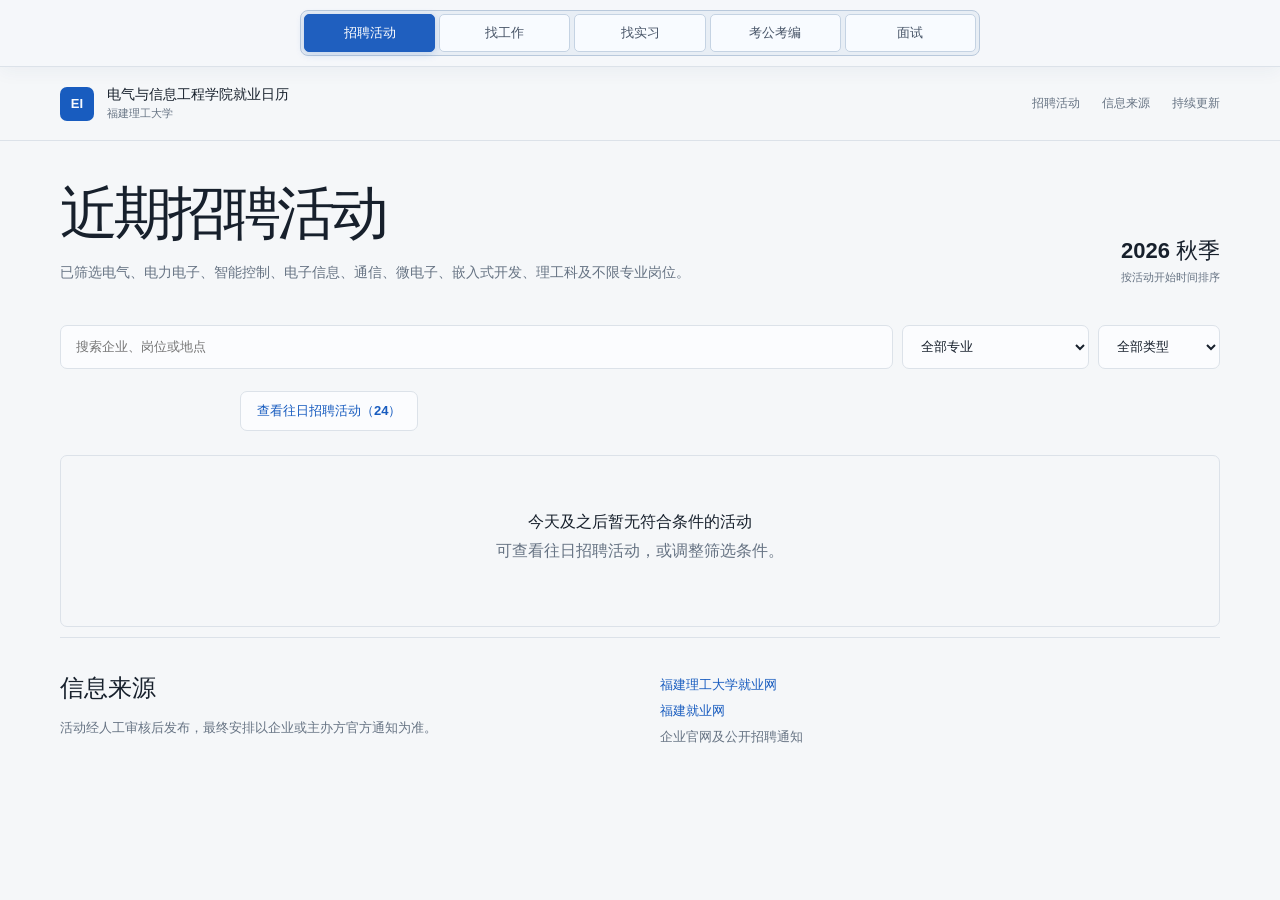
==== index.html @ 03ee42df "fix: render interview guide on mobile and outline tabs" ====
<!doctype html>
<html lang="zh-CN">
<head>
  <meta charset="utf-8">
  <meta name="viewport" content="width=device-width,initial-scale=1">
  <meta name="description" content="福建理工大学电气与信息工程学院招聘活动、就业与实习信息">
  <title>电气学院就业日历</title>
  <style>
    :root{--blue:#1f5fbf;--line:#b9c9dc;--ink:#17202c;--muted:#475467;--bar:#f5f7fa;font-family:"Noto Sans SC","Source Han Sans SC","Microsoft YaHei",sans-serif;color:var(--ink)}
    *{box-sizing:border-box}
    html,body{height:100%;margin:0;background:var(--bar)}
    body{display:grid;grid-template-rows:auto 1fr;overflow:hidden}
    .site-nav{position:relative;z-index:2;padding:10px 18px;border-bottom:1px solid #dce2e9;background:rgba(245,247,250,.96);box-shadow:0 4px 18px rgba(30,58,96,.05)}
    .switcher{display:flex;gap:4px;width:min(100%,680px);margin:auto;padding:3px;border:1px solid var(--line);border-radius:8px;background:#e8eef5}
    .switcher button{min-width:0;flex:1;padding:9px 14px;border:1px solid #c5d3e3;border-radius:5px;background:#f8fbff;color:var(--muted);font:700 15px/1.3 inherit;cursor:pointer}
    .switcher button:hover{color:var(--blue)}
    .switcher button:focus-visible{outline:3px solid rgba(31,95,191,.25);outline-offset:2px}
    .switcher button[aria-selected="true"]{border-color:var(--blue);background:var(--blue);color:#fff;box-shadow:0 2px 8px rgba(31,95,191,.2)}
    iframe{width:100%;height:100%;border:0;background:#f5f7f9}
    @media(max-width:520px){.site-nav{padding:8px 10px}.switcher{display:grid;grid-template-columns:repeat(3,minmax(0,1fr))}.switcher button{padding:8px 4px;font-size:14px}}
  </style>
</head>
<body>
  <nav class="site-nav" aria-label="招聘活动与就业实习机会切换">
    <div class="switcher" role="tablist" aria-label="信息栏目">
      <button type="button" role="tab" aria-selected="true" data-page="./events/" data-title="招聘活动">招聘活动</button>
      <button type="button" role="tab" aria-selected="false" data-page="./jobs.html" data-title="找工作">找工作</button>
      <button type="button" role="tab" aria-selected="false" data-page="./internships.html" data-title="找实习">找实习</button>
      <button type="button" role="tab" aria-selected="false" data-page="./public-exams.html" data-title="考公考编">考公考编</button>
      <button type="button" role="tab" aria-selected="false" data-page="./interview.html" data-title="面试">面试</button>
    </div>
  </nav>
  <iframe id="content" src="./events/" title="招聘活动" loading="eager"></iframe>
  <script>
    const frame=document.querySelector('#content');
    const tabs=[...document.querySelectorAll('[role="tab"]')];
    const selectTab=(tab)=>{
      tabs.forEach((item)=>item.setAttribute('aria-selected',String(item===tab)));
      frame.title=tab.dataset.title;
      frame.src=tab.dataset.page;
    };
    tabs.forEach((tab)=>tab.addEventListener('click',()=>selectTab(tab)));
    frame.addEventListener('load',()=>{
      const innerSwitch=frame.contentDocument?.querySelector('.board-switch');
      if(innerSwitch) innerSwitch.style.display='none';
    });
  </script>
</body>
</html>
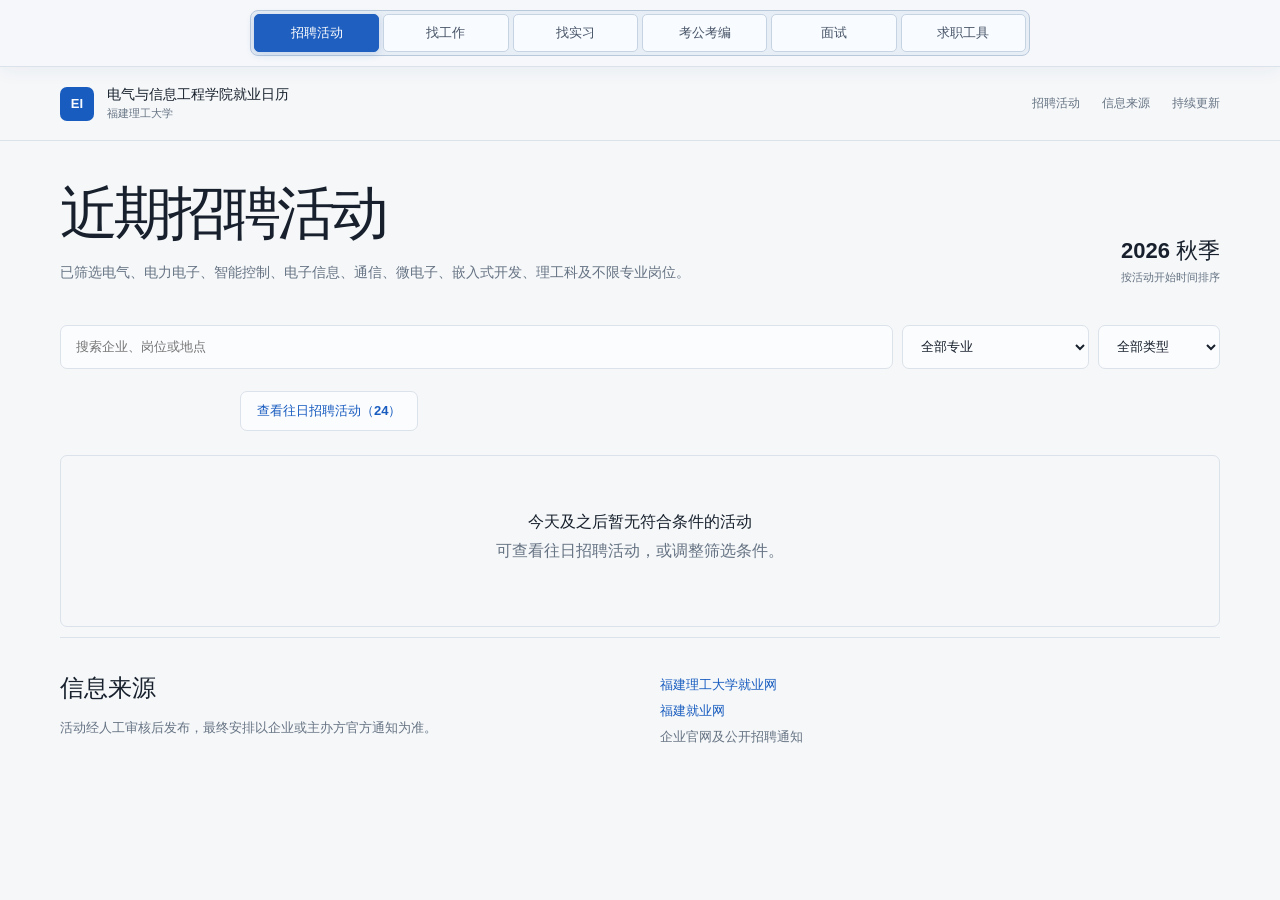
==== commit dc9ee32b: "feat: add job tools sharing page" ====
--- a/index.html
+++ b/index.html
@@ -11,7 +11,7 @@
     html,body{height:100%;margin:0;background:var(--bar)}
     body{display:grid;grid-template-rows:auto 1fr;overflow:hidden}
     .site-nav{position:relative;z-index:2;padding:10px 18px;border-bottom:1px solid #dce2e9;background:rgba(245,247,250,.96);box-shadow:0 4px 18px rgba(30,58,96,.05)}
-    .switcher{display:flex;gap:4px;width:min(100%,680px);margin:auto;padding:3px;border:1px solid var(--line);border-radius:8px;background:#e8eef5}
+    .switcher{display:flex;gap:4px;width:min(100%,780px);margin:auto;padding:3px;border:1px solid var(--line);border-radius:8px;background:#e8eef5}
     .switcher button{min-width:0;flex:1;padding:9px 14px;border:1px solid #c5d3e3;border-radius:5px;background:#f8fbff;color:var(--muted);font:700 15px/1.3 inherit;cursor:pointer}
     .switcher button:hover{color:var(--blue)}
     .switcher button:focus-visible{outline:3px solid rgba(31,95,191,.25);outline-offset:2px}
@@ -28,6 +28,7 @@
       <button type="button" role="tab" aria-selected="false" data-page="./internships.html" data-title="找实习">找实习</button>
       <button type="button" role="tab" aria-selected="false" data-page="./public-exams.html" data-title="考公考编">考公考编</button>
       <button type="button" role="tab" aria-selected="false" data-page="./interview.html" data-title="面试">面试</button>
+      <button type="button" role="tab" aria-selected="false" data-page="./job-tools.html" data-title="求职工具">求职工具</button>
     </div>
   </nav>
   <iframe id="content" src="./events/" title="招聘活动" loading="eager"></iframe>
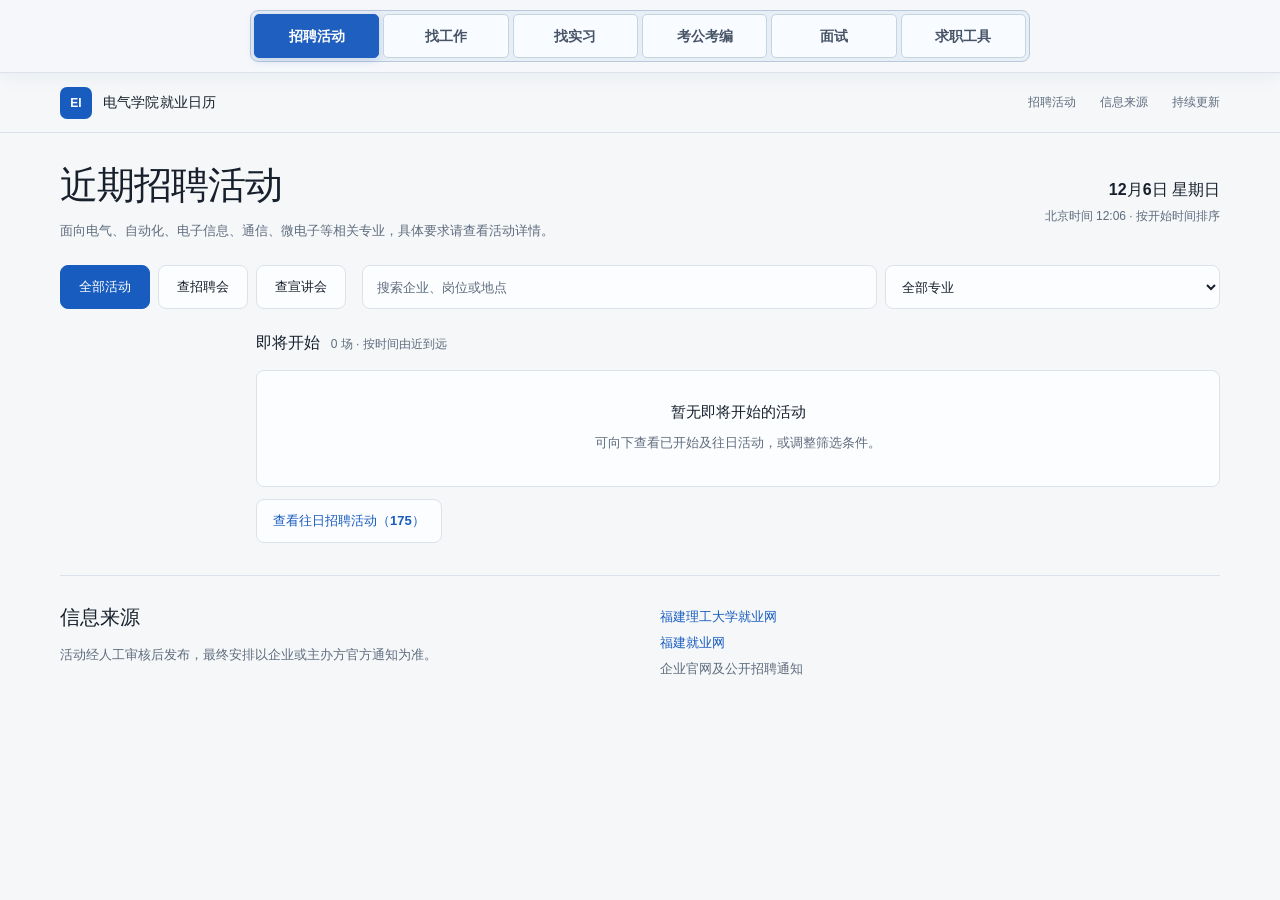
==== commit 33ae0bc2: "feat: prioritize upcoming activities and refine calendar reading" ====
--- a/index.html
+++ b/index.html
@@ -9,15 +9,16 @@
     :root{--blue:#1f5fbf;--line:#b9c9dc;--ink:#17202c;--muted:#475467;--bar:#f5f7fa;font-family:"Noto Sans SC","Source Han Sans SC","Microsoft YaHei",sans-serif;color:var(--ink)}
     *{box-sizing:border-box}
     html,body{height:100%;margin:0;background:var(--bar)}
-    body{display:grid;grid-template-rows:auto 1fr;overflow:hidden}
+    body{display:grid;grid-template-rows:auto minmax(0,1fr);overflow:hidden}
     .site-nav{position:relative;z-index:2;padding:10px 18px;border-bottom:1px solid #dce2e9;background:rgba(245,247,250,.96);box-shadow:0 4px 18px rgba(30,58,96,.05)}
     .switcher{display:flex;gap:4px;width:min(100%,780px);margin:auto;padding:3px;border:1px solid var(--line);border-radius:8px;background:#e8eef5}
-    .switcher button{min-width:0;flex:1;padding:9px 14px;border:1px solid #c5d3e3;border-radius:5px;background:#f8fbff;color:var(--muted);font:700 15px/1.3 inherit;cursor:pointer}
+    .switcher button{min-width:0;min-height:44px;flex:1;padding:9px 14px;border:1px solid #c5d3e3;border-radius:5px;background:#f8fbff;color:var(--muted);font:inherit;font-size:14px;font-weight:600;line-height:1.3;cursor:pointer}
     .switcher button:hover{color:var(--blue)}
     .switcher button:focus-visible{outline:3px solid rgba(31,95,191,.25);outline-offset:2px}
     .switcher button[aria-selected="true"]{border-color:var(--blue);background:var(--blue);color:#fff;box-shadow:0 2px 8px rgba(31,95,191,.2)}
-    iframe{width:100%;height:100%;border:0;background:#f5f7f9}
-    @media(max-width:520px){.site-nav{padding:8px 10px}.switcher{display:grid;grid-template-columns:repeat(3,minmax(0,1fr))}.switcher button{padding:8px 4px;font-size:14px}}
+    iframe{width:100%;height:100%;min-height:0;border:0;background:#f5f7f9}
+    @media(max-width:520px){.site-nav{padding:6px 10px}.switcher{display:grid;grid-template-columns:repeat(3,minmax(0,1fr))}.switcher button{padding:8px 4px;font-size:14px}}
+    @media(prefers-color-scheme:dark){:root{--bar:#11171e;--ink:#eef3f8;--muted:#c0c9d5;--blue:#185cbf;--line:#38485a}.site-nav{background:var(--bar);border-color:var(--line)}.switcher{background:#1b2532}.switcher button{background:#171e27;color:var(--muted);border-color:var(--line)}.switcher button[aria-selected="true"]{color:#fff}}
   </style>
 </head>
 <body>
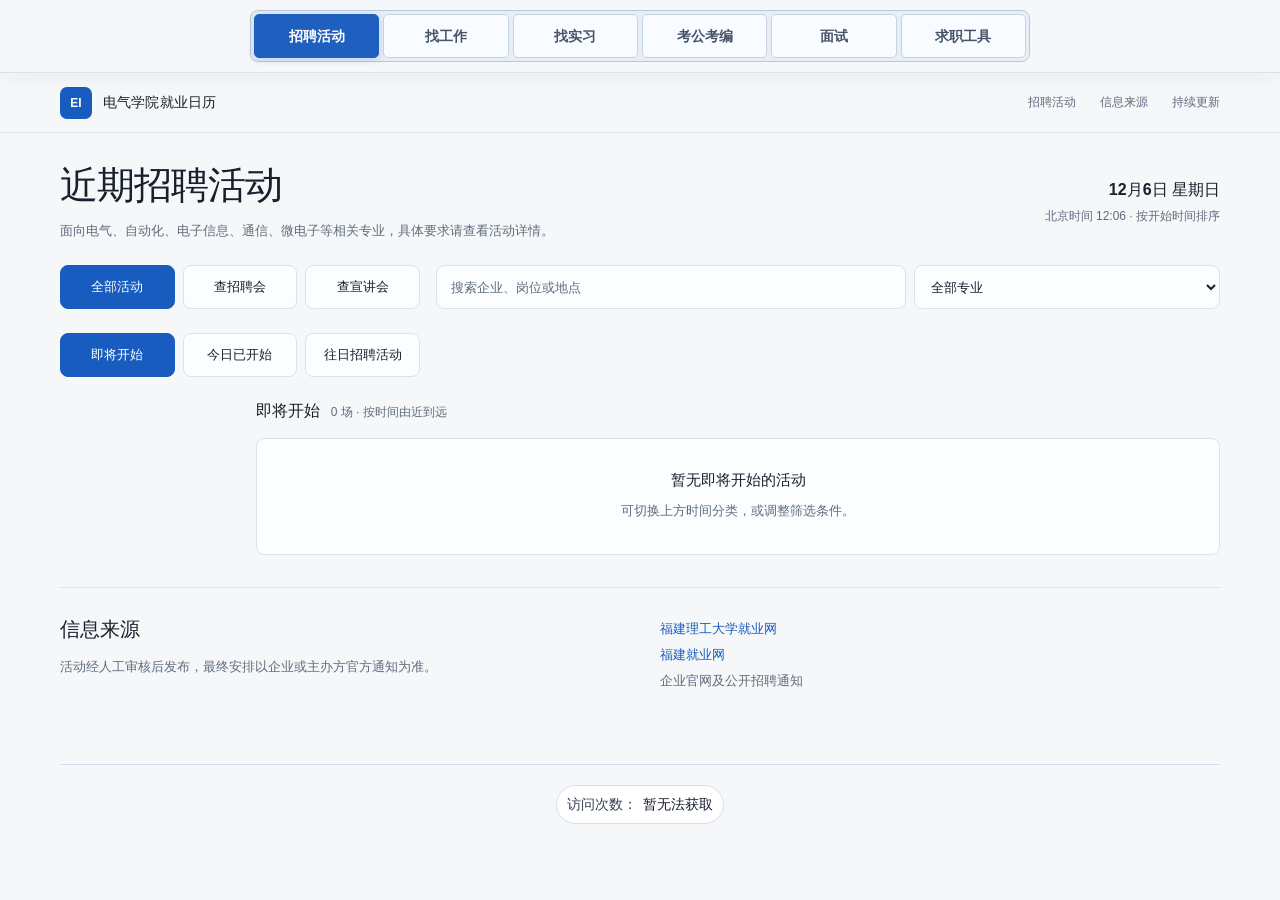
==== commit d13a2916: "Add independent unread badges and new-content dialogs for recruitment sections" ====
--- a/index.html
+++ b/index.html
@@ -5,6 +5,7 @@
   <meta name="viewport" content="width=device-width,initial-scale=1">
   <meta name="description" content="福建理工大学电气与信息工程学院招聘活动、就业与实习信息">
   <title>电气学院就业日历</title>
+  <link rel="stylesheet" href="./new-items.css">
   <style>
     :root{--blue:#1f5fbf;--line:#b9c9dc;--ink:#17202c;--muted:#475467;--bar:#f5f7fa;font-family:"Noto Sans SC","Source Han Sans SC","Microsoft YaHei",sans-serif;color:var(--ink)}
     *{box-sizing:border-box}
@@ -32,20 +33,23 @@
       <button type="button" role="tab" aria-selected="false" data-page="./job-tools.html" data-title="求职工具">求职工具</button>
     </div>
   </nav>
-  <iframe id="content" src="./events/" title="招聘活动" loading="eager"></iframe>
+  <iframe id="content" title="招聘活动" loading="eager"></iframe>
   <script>
     const frame=document.querySelector('#content');
     const tabs=[...document.querySelectorAll('[role="tab"]')];
     const selectTab=(tab)=>{
       tabs.forEach((item)=>item.setAttribute('aria-selected',String(item===tab)));
       frame.title=tab.dataset.title;
-      frame.src=tab.dataset.page;
+      const refresh=['招聘活动','找工作','找实习'].includes(tab.dataset.title);
+      frame.src=tab.dataset.page+(refresh?'?v='+Date.now():'');
     };
     tabs.forEach((tab)=>tab.addEventListener('click',()=>selectTab(tab)));
     frame.addEventListener('load',()=>{
       const innerSwitch=frame.contentDocument?.querySelector('.board-switch');
       if(innerSwitch) innerSwitch.style.display='none';
     });
+    selectTab(tabs[0]);
   </script>
+  <script type="module" src="./new-items.js"></script>
 </body>
 </html>
--- a/new-items.css
+++ b/new-items.css
@@ -0,0 +1,24 @@
+.switcher button{white-space:nowrap}
+.new-count{display:inline-flex;align-items:center;justify-content:center;min-width:20px;height:20px;margin-left:5px;padding:0 5px;border-radius:999px;background:#d92d20;color:#fff;font-size:11px;font-weight:750;line-height:1;vertical-align:middle;box-shadow:0 0 0 2px #fff}
+.new-count[hidden]{display:none}
+.new-items-dialog{position:fixed;inset:var(--new-items-top,80px) 0 16px;margin:0 auto auto;width:min(720px,calc(100vw - 28px));max-height:calc(100dvh - var(--new-items-top,80px) - 16px);padding:0;border:1px solid #d7e0ea;border-radius:14px;background:#fff;color:#17202c;box-shadow:0 24px 80px #17202c33;overflow:hidden}
+.new-items-dialog[open]{display:flex;flex-direction:column}
+.new-items-dialog::backdrop{background:#17202c77}
+.new-items-head{display:flex;justify-content:space-between;align-items:flex-start;gap:16px;padding:24px 26px 12px}
+.new-items-head p{margin:0 0 7px;color:#1f5fbf;font-size:13px;font-weight:650}
+.new-items-head h2{margin:0;font-size:22px;line-height:1.45}
+.new-items-total{white-space:nowrap}
+.new-items-close{border:1px solid #d7e0ea;border-radius:7px;padding:7px 12px;background:#fff;color:#475467;font:inherit;cursor:pointer;white-space:nowrap}
+#new-items-hint{margin:0;padding:0 26px 18px;color:#667085;font-size:13px;line-height:1.7}
+.new-items-list{min-height:0;overflow-y:auto;overscroll-behavior:contain;padding:0 26px 12px}
+.new-items-list h3{margin:12px 0 10px;font-size:13px;color:#667085;font-weight:600}
+.new-item{display:block;width:100%;margin:0 0 12px;padding:16px 18px;border:1px solid #d7e0ea;border-radius:9px;background:#f8faff;text-align:left;font:inherit;line-height:1.6;cursor:pointer;overflow-wrap:anywhere}
+.new-item:hover{background:#edf4ff;border-color:#9bbcea}
+.new-item strong{display:block;font-size:16px;color:#17202c;font-weight:650}
+.new-item>span{display:block;margin-top:6px;font-size:13px;color:#667085}
+.new-item .new-item-action{margin-top:9px;color:#1f5fbf;font-weight:650}
+.new-items-foot{padding:14px 26px;border-top:1px solid #e4e7ec;background:#fff;text-align:right}
+.new-items-foot button{border:0;border-radius:7px;padding:10px 24px;background:#1f5fbf;color:#fff;font:inherit;font-weight:600;cursor:pointer}
+.new-items-dialog button:focus-visible{outline:3px solid #1f5fbf;outline-offset:3px}
+@media(max-width:520px){.new-items-head{padding:20px 18px 10px}.new-items-head h2{font-size:19px}#new-items-hint{padding:0 18px 12px}.new-items-list{padding:0 18px 8px}.new-item{padding:14px}.new-items-foot{padding:12px 18px}}
+@media(max-width:360px){.switcher button[data-page]{font-size:13px}.new-items-head h2{font-size:18px}}
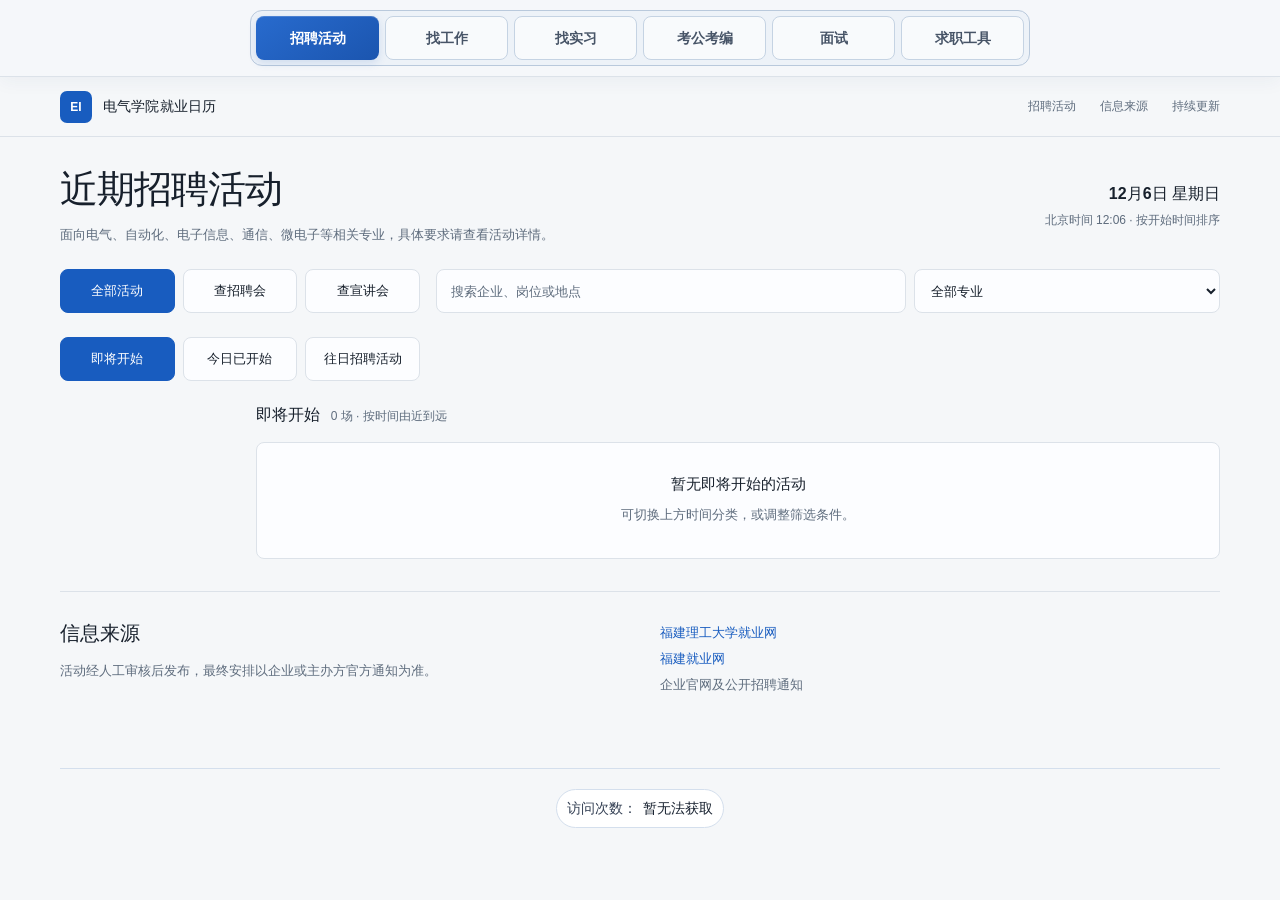
==== commit 5285a797: "Add LeiBox-inspired navigation and reading interactions across six pages" ====
--- a/index.html
+++ b/index.html
@@ -21,6 +21,7 @@
     @media(max-width:520px){.site-nav{padding:6px 10px}.switcher{display:grid;grid-template-columns:repeat(3,minmax(0,1fr))}.switcher button{padding:8px 4px;font-size:14px}}
     @media(prefers-color-scheme:dark){:root{--bar:#11171e;--ink:#eef3f8;--muted:#c0c9d5;--blue:#185cbf;--line:#38485a}.site-nav{background:var(--bar);border-color:var(--line)}.switcher{background:#1b2532}.switcher button{background:#171e27;color:var(--muted);border-color:var(--line)}.switcher button[aria-selected="true"]{color:#fff}}
   </style>
+  <link rel="stylesheet" href="./interactions/site-interactions.css">
 </head>
 <body>
   <nav class="site-nav" aria-label="招聘活动与就业实习机会切换">
@@ -51,5 +52,6 @@
     selectTab(tabs[0]);
   </script>
   <script type="module" src="./new-items.js"></script>
+  <script type="module" src="./interactions/site-interactions.js"></script>
 </body>
 </html>
--- a/interactions/site-interactions.css
+++ b/interactions/site-interactions.css
@@ -0,0 +1,232 @@
+
+/*! Tactile Push Button · Community submission by 少荃 (Douyin: 宝龙体育优品小铺). */
+/*
+ * body开头的部分是演示页布局：按钮在浅灰色页面中水平、垂直居中。
+ * 复制到其他页面时，组件样式从下方的 .tactile-button 开始。
+ */
+
+
+/*
+ * 按钮根元素：可配置变量、胶囊形底座与底座投影。
+ * 变量可通过按钮的 style 属性，或写在本文件之后的专属类覆盖。
+ * 内边距、阴影等使用 em 单位，随按钮字号按比例变化。
+ */
+.tactile-button {
+  /* 外观参数：字号和内边距使用有效 CSS 尺寸，颜色使用有效 CSS 颜色值。 */
+  --button-font-size: 48px; /* 按钮字号，也是 em 尺寸的缩放基准 */
+  --button-padding-x: 1.5em; /* 文字左右两侧的留白 */
+  --button-padding-y: 1em; /* 文字上下两侧的留白 */
+  --button-surface-start: #e6e6e6; /* 按钮表面渐变的起始色，位于左上方向 */
+  --button-surface-end: #b4b4b4; /* 按钮表面渐变的结束色，位于右下方向 */
+  --button-text-start: #191919; /* 文字渐变的起始色 */
+  --button-text-end: #4b4b4b; /* 文字渐变的结束色 */
+
+  /*
+   * 动画参数：两项缩放倍率均限制在 0.8～1.05，速度倍率限制在 0.25～3。
+   * 使用参数时由 clamp() 将越界数值限制到最近的端点。
+   * 速度为 1 时，阴影过渡为 300ms，裁剪与缩放过渡为 250ms。
+   */
+  --button-press-scale: 0.93; /* 按下时整个表面层的缩放倍率，包含文字 */
+  --button-hover-text-scale: 0.975; /* 悬停时仅文字层的缩放倍率 */
+  --button-motion-speed: 1; /* 动画速度倍率；数值越大，过渡时间越短 */
+
+  /* 清除原生按钮外观，再设置本组件的字体、形状与指针样式。 */
+  all: unset;
+  font-size: var(--button-font-size);
+  font-family: "Inter", sans-serif;
+  cursor: pointer;
+  -webkit-tap-highlight-color: rgba(0, 0, 0, 0);
+  position: relative;
+  border-radius: 999vw;
+  background-color: rgba(0, 0, 0, 0.75);
+  box-shadow: -0.15em -0.15em 0.15em -0.075em rgba(5, 5, 5, 0.25),
+    0.0375em 0.0375em 0.0675em 0 rgba(5, 5, 5, 0.1);
+}
+
+/*
+ * 底座周围的柔化暗边：向四周扩展 0.15em，并用正片叠底融入页面背景。
+ * 此层仅负责装饰，鼠标与触摸事件交由按钮接收。
+ */
+.tactile-button::after {
+  pointer-events: none;
+  content: "";
+  position: absolute;
+  z-index: 0;
+  width: calc(100% + 0.3em);
+  height: calc(100% + 0.3em);
+  top: -0.15em;
+  left: -0.15em;
+  border-radius: inherit;
+  background: linear-gradient(
+    -135deg,
+    rgba(5, 5, 5, 0.5),
+    transparent 20%,
+    transparent 100%
+  );
+  filter: blur(0.0125em);
+  opacity: 0.25;
+  mix-blend-mode: multiply;
+}
+
+/* 外层：用贴近底部的细阴影与右下方投影，表现按钮表面的抬起高度。 */
+.tactile-button .button-outer {
+  display: block;
+  position: relative;
+  z-index: 1;
+  border-radius: inherit;
+  transition: box-shadow calc(300ms / clamp(0.25, var(--button-motion-speed), 3)) ease;
+  will-change: box-shadow;
+  box-shadow: 0 0.05em 0.05em -0.01em rgba(5, 5, 5, 1),
+    0 0.01em 0.01em -0.01em rgba(5, 5, 5, 0.5),
+    0.15em 0.3em 0.1em -0.01em rgba(5, 5, 5, 0.25);
+}
+
+/* 悬停时将外层投影收至零，配合内层暗部形成下沉效果。 */
+.tactile-button:hover .button-outer {
+  box-shadow: 0 0 0 0 rgba(5, 5, 5, 1), 0 0 0 0 rgba(5, 5, 5, 0.5),
+    0 0 0 0 rgba(5, 5, 5, 0.25);
+}
+
+/* 内层：承载表面渐变、文字留白、内阴影，以及按下时的整体缩放。 */
+.tactile-button .button-inner {
+  display: block;
+  position: relative;
+  z-index: 1;
+  border-radius: inherit;
+  padding: var(--button-padding-y) var(--button-padding-x);
+  background-image: linear-gradient(
+    135deg,
+    var(--button-surface-start),
+    var(--button-surface-end)
+  );
+  transition: box-shadow calc(300ms / clamp(0.25, var(--button-motion-speed), 3)) ease, clip-path calc(250ms / clamp(0.25, var(--button-motion-speed), 3)) ease,
+    background-image calc(250ms / clamp(0.25, var(--button-motion-speed), 3)) ease, transform calc(250ms / clamp(0.25, var(--button-motion-speed), 3)) ease;
+  will-change: box-shadow, clip-path, background-image, transform;
+  overflow: clip;
+  /* 初始裁剪沿胶囊外缘展开；悬停时从四边向内收缩。 */
+  clip-path: inset(0 0 0 0 round 999vw);
+  /*
+   * 七层内阴影共同构成表面质感；悬停前后保持相同的层数、顺序和 inset 类型，
+   * 让浏览器逐层计算阴影过渡。初始尺寸为零的层用于衔接悬停时出现的暗部。
+   */
+  box-shadow:
+        /* 第一层：左上近缘暗部的初始零尺寸 */ 0 0 0 0 inset rgba(5, 5, 5, 0.1),
+    /* 第二层：右下边缘的细窄暗部 */ -0.05em -0.05em 0.05em 0 inset rgba(5, 5, 5, 0.25),
+    /* 第三层：左上宽暗部的初始零尺寸 */ 0 0 0 0 inset rgba(5, 5, 5, 0.1),
+    /* 第四层：沿内缘扩散的柔和亮边 */ 0 0 0.05em 0.2em inset rgba(255, 255, 255, 0.25),
+    /* 第五层：左上边缘的明亮高光 */ 0.025em 0.05em 0.1em 0 inset rgba(255, 255, 255, 1),
+    /* 第六层：左上区域的柔和补光 */ 0.12em 0.12em 0.12em inset rgba(255, 255, 255, 0.25),
+    /* 第七层：右下区域的宽暗部 */ -0.075em -0.25em 0.25em 0.1em inset rgba(5, 5, 5, 0.25);
+}
+
+/* 悬停时四边各向内裁剪 1～2px，同时调整内阴影，露出深色底座。 */
+.tactile-button:hover .button-inner {
+  clip-path: inset(
+    clamp(1px, 0.0625em, 2px) clamp(1px, 0.0625em, 2px)
+    clamp(1px, 0.0625em, 2px) clamp(1px, 0.0625em, 2px) round 999vw
+  );
+
+  box-shadow:
+    /* 第一层：增强左上近缘暗部 */ 0.1em 0.15em 0.05em 0 inset rgba(5, 5, 5, 0.75),
+    /* 第二层：调整右下细暗边的偏移与宽度 */ -0.025em -0.03em 0.05em 0.025em inset rgba(5, 5, 5, 0.5),
+    /* 第三层：展开左上宽暗部，形成凹陷感 */ 0.25em 0.25em 0.2em 0 inset rgba(5, 5, 5, 0.5),
+    /* 第四层：扩大内缘亮边并降低不透明度 */ 0 0 0.05em 0.5em inset rgba(255, 255, 255, 0.15),
+    /* 第五层：将左上明亮高光收至零 */ 0 0 0 0 inset rgba(255, 255, 255, 1),
+    /* 第六层：保留左上柔和补光 */ 0.12em 0.12em 0.12em inset rgba(255, 255, 255, 0.25),
+    /* 第七层：收紧右下宽暗部 */ -0.075em -0.12em 0.2em 0.1em inset rgba(5, 5, 5, 0.25);
+}
+
+/* 文字层：居中显示多行内容，并将渐变背景裁剪成文字形状。 */
+.tactile-button .button-inner span {
+  /* 保留文本中的换行与空格；可在最内层 span 中直接换行或插入 <br>。 */
+  white-space: pre-wrap;
+  text-align: center;
+  position: relative;
+  z-index: 4;
+  font-family: "Inter", sans-serif;
+  letter-spacing: -0.05em;
+  font-weight: 500;
+  /* 将字色设为透明，使下方的文字渐变可见。 */
+  color: rgba(0, 0, 0, 0);
+  background-image: linear-gradient(
+    135deg,
+    var(--button-text-start),
+    var(--button-text-end)
+  );
+  -webkit-background-clip: text;
+  background-clip: text;
+  transition: transform calc(250ms / clamp(0.25, var(--button-motion-speed), 3)) ease;
+  display: block;
+  will-change: transform;
+  text-shadow: rgba(0, 0, 0, 0.1) 0 0 0.1em;
+  -webkit-user-select: none;
+  -moz-user-select: none;
+  -ms-user-select: none;
+  user-select: none;
+}
+
+/* 悬停时缩放文字，表面层继续由内阴影和裁剪表现下沉。 */
+.tactile-button:hover .button-inner span {
+  transform: scale(clamp(0.8, var(--button-hover-text-scale), 1.05));
+}
+
+/*
+ * 激活期间缩放整个表面层，默认倍率为 0.93。
+ * 鼠标同时处于悬停状态时，文字层还会叠加自身的悬停缩放。
+ */
+.tactile-button:active .button-inner {
+  transform: scale(clamp(0.8, var(--button-press-scale), 1.05));
+}
+
+/* 显示键盘操作所需的焦点轮廓，便于定位当前按钮。 */
+.tactile-button:focus-visible {
+  outline: 3px solid #23785c;
+  outline-offset: 0.2em;
+}
+
+/* 系统启用“减少动态效果”时，状态样式立即切换，关闭过渡动画。 */
+@media (prefers-reduced-motion: reduce) {
+  .tactile-button .button-outer,
+  .tactile-button .button-inner,
+  .tactile-button .button-inner span {
+    transition: none;
+  }
+}
+  
+/* LeiBox interaction adaptations. See NOTICE.md. */
+[data-ui-page] { --ei-blue:#1f5fbf; --ei-motion:cubic-bezier(.2,.8,.2,1); }
+[data-ui-page] :is(button,a,input,select,summary):focus-visible {outline:3px solid #6d9dde;outline-offset:3px}
+[data-ui-page=shell] .switcher {position:relative;isolation:isolate;padding:5px;gap:6px;border-radius:12px;background:#edf2f8}
+[data-ui-page=shell] .switcher button {position:relative;z-index:1;border-radius:8px;transition:color 160ms,box-shadow 160ms,transform 160ms;background:rgba(255,255,255,.64)}
+[data-ui-page=shell] .switcher button[aria-selected=true] {color:white;background:transparent;border-color:transparent;box-shadow:none}
+.ei-nav-indicator {position:absolute;left:0;top:0;z-index:0;border-radius:8px;background:linear-gradient(145deg,#286bce,#1b55af);box-shadow:0 3px 9px #1f5fbf26,inset 0 1px #ffffff2b;pointer-events:none;transition:transform 320ms var(--ei-motion),width 320ms var(--ei-motion),height 320ms var(--ei-motion)}
+[data-ui-page=shell] .switcher button:active {transform:scale(.97)}
+[data-ui-page] :is(.detail-button,.type-shortcuts button,.actions button,[data-copy-target],#back-overview) {transition:box-shadow 180ms,border-color 180ms,transform 180ms}
+[data-ui-page] :is(.detail-button,.type-shortcuts button,[data-copy-target],#back-overview):active {transform:translateY(1px) scale(.985)}
+@media(hover:hover) and (pointer:fine){
+ [data-ui-page] :is(.job-card,.event,.tool-entry) {transition:border-color 200ms,box-shadow 200ms,transform 200ms}
+ [data-ui-page] :is(.job-card,.event,.tool-entry):hover {transform:translateY(-2px);border-color:#95b5df;box-shadow:0 9px 25px #183b6610,0 1px 3px #183b6609}
+ [data-ui-page="public-exams.html"] main li a {transition:background 180ms,color 180ms,padding 180ms}
+ [data-ui-page="public-exams.html"] main li a:hover {padding-left:12px;padding-right:12px}
+ [data-ui-page="public-exams.html"] .arrow {transition:transform 180ms}
+ [data-ui-page="public-exams.html"] a:hover .arrow {transform:translate(2px,-2px)}
+}
+[data-ui-page] :is(.job-card,.event,.tool-entry):focus-within {border-color:#95b5df}
+[data-ui-page] :is(.event,.job-card) {opacity:1!important}
+[data-ui-page] dialog[open] {animation:ei-dialog-in 220ms var(--ei-motion)}
+@keyframes ei-dialog-in {from {opacity:.92;transform:translateY(7px)} to {opacity:1;transform:none}}
+.ei-reading-progress {position:fixed;z-index:9;top:0;left:0;width:100%;height:3px;background:linear-gradient(90deg,#8ebce9,#1f5fbf);transform:scaleX(0);transform-origin:left;pointer-events:none}
+.ei-backtop {position:fixed!important;z-index:8;right:22px;bottom:22px;--button-font-size:12px;--button-padding-x:1.1em;--button-padding-y:.9em;--button-surface-start:#fcfdff;--button-surface-end:#e2ebf7;--button-text-start:#183f79;--button-text-end:#245aa8;--button-press-scale:.97;--button-hover-text-scale:1}
+.ei-backtop[hidden],.ei-copy-toast[hidden] {display:none!important}
+.ei-backtop .button-inner span {font-family:"Microsoft YaHei",sans-serif!important;letter-spacing:0!important;font-weight:600!important}
+.ei-copy-toast {position:fixed;z-index:12;bottom:24px;left:50%;transform:translateX(-50%);padding:12px 22px;border:1px solid #c9ded2;border-radius:12px;background:#f4fcf7;color:#196b40;box-shadow:0 8px 32px #15472b1a;font:600 14px/1.5 "Microsoft YaHei",sans-serif;white-space:nowrap;pointer-events:none}
+[data-ui-page] .ei-copy-done {border-color:#58a778!important;box-shadow:0 0 0 3px #58a7781a}
+[data-ui-page="interview.html"] body {padding-bottom:84px}
+.ei-reader {position:fixed;bottom:16px;left:50%;transform:translateX(-50%);display:flex;align-items:center;gap:10px;width:min(580px,calc(100% - 32px));padding:8px;border:1px solid #cbd9e9;border-radius:14px;background:rgba(255,255,255,.97);box-shadow:0 8px 32px #183b6620;z-index:10;font:14px/1.5 "Microsoft YaHei",sans-serif;color:#20344f}
+.ei-reader button {flex:none;border:1px solid #d7e2ee;border-radius:8px;background:#f5f8fc;color:#214e89;font:inherit;min-width:40px;min-height:40px;padding:8px;cursor:pointer}
+.ei-reader button:disabled {opacity:.4;cursor:default}
+.ei-reader-current {min-width:0;flex:1;overflow:hidden;text-overflow:ellipsis;white-space:nowrap}
+[data-ui-page="interview.html"] #toc-groups a[aria-current=location] {color:#1f5fbf;font-weight:700;background:#edf4fe;box-shadow:0 0 0 4px #edf4fe;border-radius:3px}
+[data-ui-page="interview.html"] .ei-backtop {bottom:90px}
+@media(max-width:600px){.ei-backtop{right:14px;bottom:16px}.ei-reader{gap:6px;bottom:10px;font-size:12px}.ei-reader button{min-width:36px;padding:7px}.ei-copy-toast{bottom:76px;max-width:calc(100% - 24px);white-space:normal;text-align:center}}
+@media(prefers-reduced-motion:reduce){[data-ui-page] *,[data-ui-page] *::before,[data-ui-page] *::after{animation:none!important;transition:none!important;scroll-behavior:auto!important}}
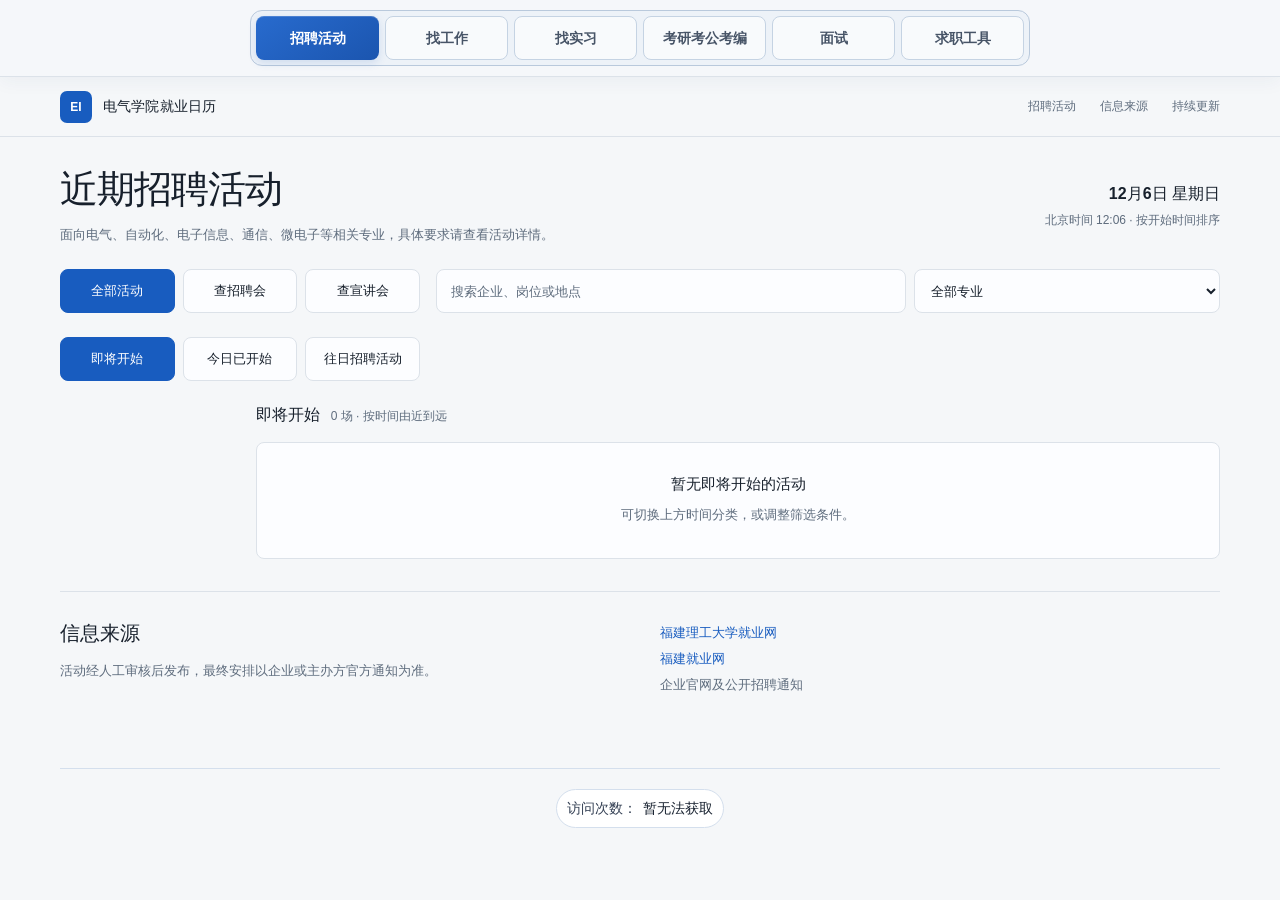
==== commit d5b92ddc: "Add postgraduate and civil service study modules with politics timeline" ====
--- a/index.html
+++ b/index.html
@@ -29,7 +29,7 @@
       <button type="button" role="tab" aria-selected="true" data-page="./events/" data-title="招聘活动">招聘活动</button>
       <button type="button" role="tab" aria-selected="false" data-page="./jobs.html" data-title="找工作">找工作</button>
       <button type="button" role="tab" aria-selected="false" data-page="./internships.html" data-title="找实习">找实习</button>
-      <button type="button" role="tab" aria-selected="false" data-page="./public-exams.html" data-title="考公考编">考公考编</button>
+      <button type="button" role="tab" aria-selected="false" data-page="./public-exams.html" data-title="考研考公考编">考研考公考编</button>
       <button type="button" role="tab" aria-selected="false" data-page="./interview.html" data-title="面试">面试</button>
       <button type="button" role="tab" aria-selected="false" data-page="./job-tools.html" data-title="求职工具">求职工具</button>
     </div>
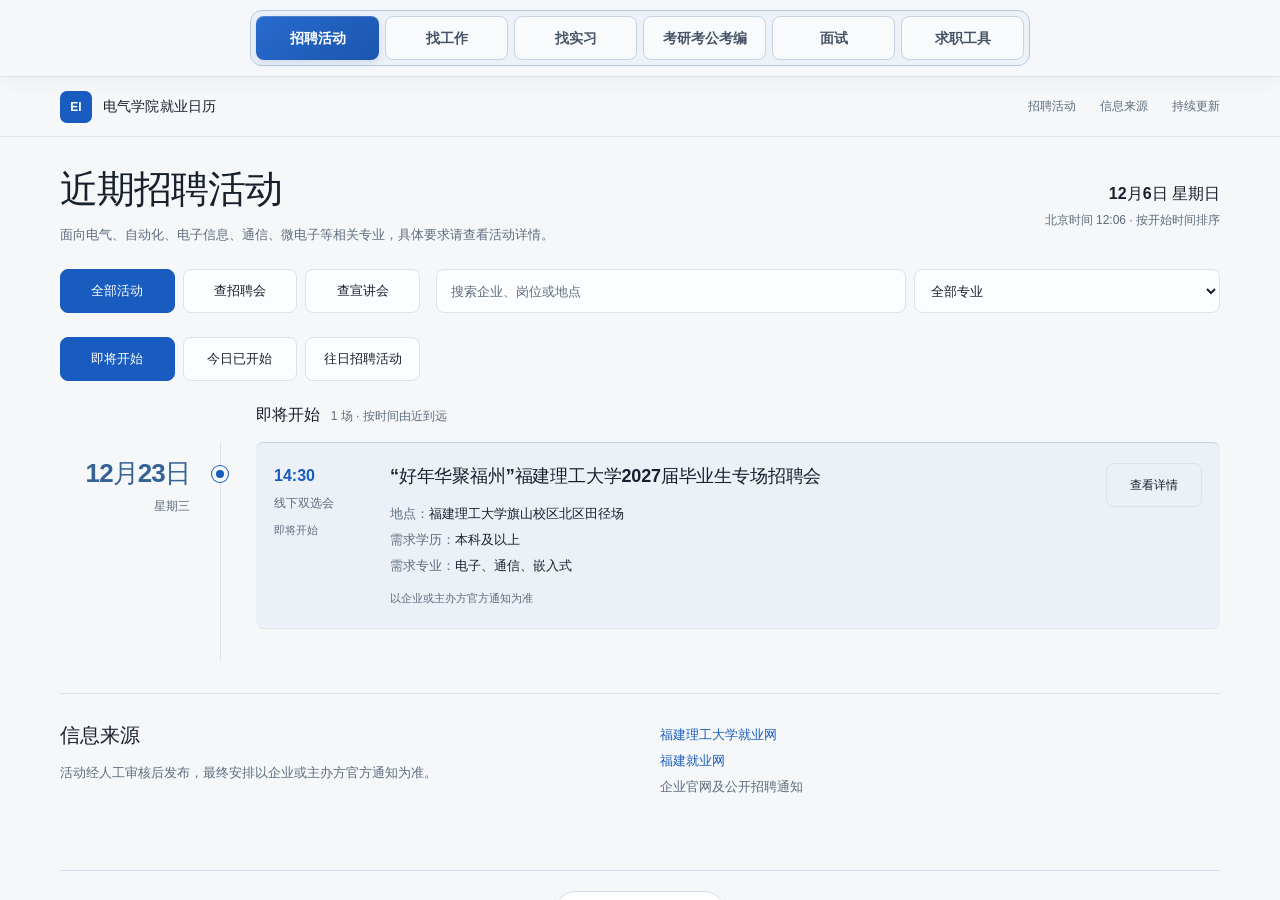
==== commit c085d84c: "feat: add interview hub and group interview guide" ====
--- a/index.html
+++ b/index.html
@@ -30,7 +30,7 @@
       <button type="button" role="tab" aria-selected="false" data-page="./jobs.html" data-title="找工作">找工作</button>
       <button type="button" role="tab" aria-selected="false" data-page="./internships.html" data-title="找实习">找实习</button>
       <button type="button" role="tab" aria-selected="false" data-page="./public-exams.html" data-title="考研考公考编">考研考公考编</button>
-      <button type="button" role="tab" aria-selected="false" data-page="./interview.html" data-title="面试">面试</button>
+      <button type="button" role="tab" aria-selected="false" data-page="./interview-hub.html" data-title="面试">面试</button>
       <button type="button" role="tab" aria-selected="false" data-page="./job-tools.html" data-title="求职工具">求职工具</button>
     </div>
   </nav>
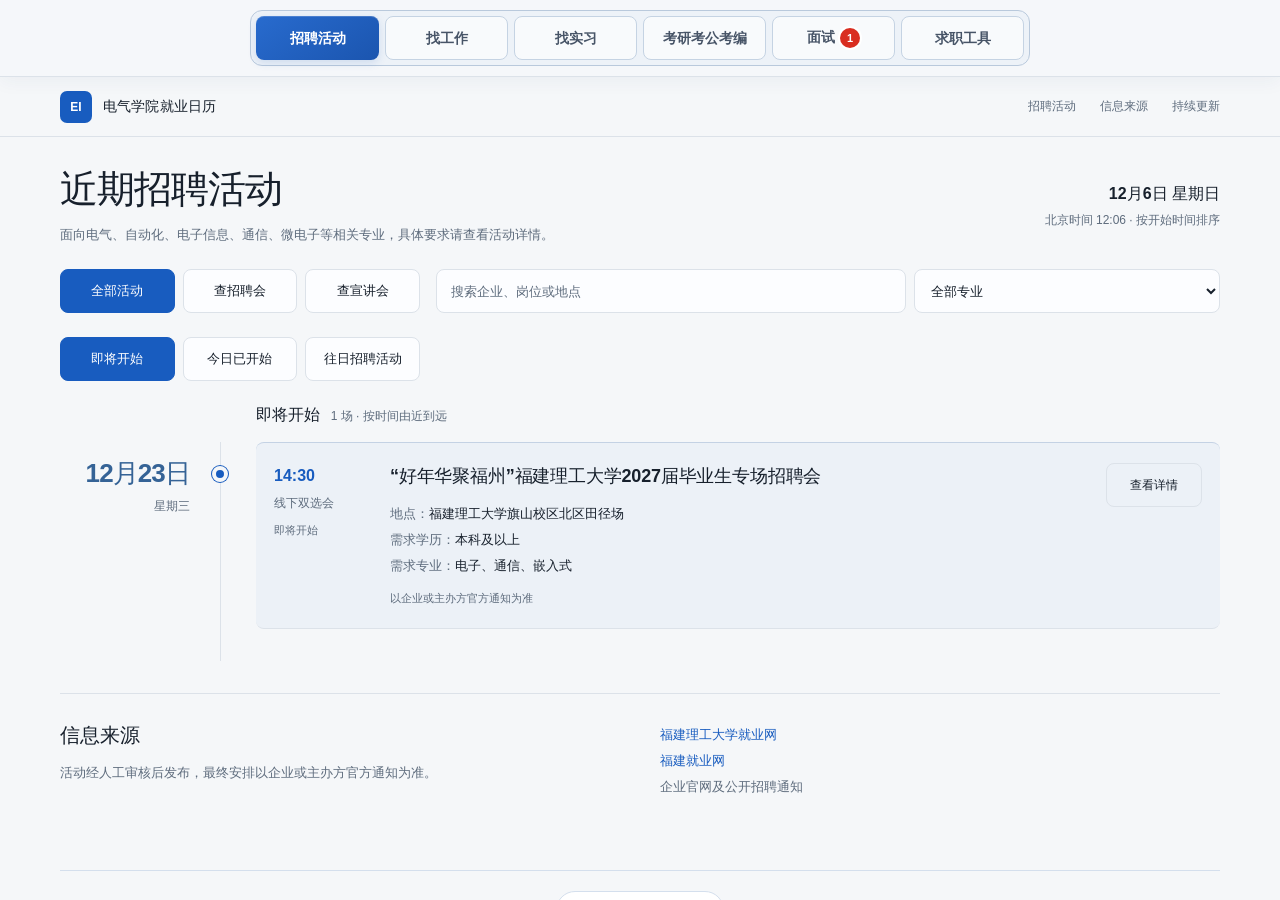
==== commit 840501d0: "feat: add persistent unread badge for interview guide" ====
--- a/index.html
+++ b/index.html
@@ -30,7 +30,7 @@
       <button type="button" role="tab" aria-selected="false" data-page="./jobs.html" data-title="找工作">找工作</button>
       <button type="button" role="tab" aria-selected="false" data-page="./internships.html" data-title="找实习">找实习</button>
       <button type="button" role="tab" aria-selected="false" data-page="./public-exams.html" data-title="考研考公考编">考研考公考编</button>
-      <button type="button" role="tab" aria-selected="false" data-page="./interview-hub.html" data-title="面试">面试</button>
+      <button type="button" role="tab" aria-selected="false" data-page="./interview-hub.html" data-title="面试">面试<span class="new-count" id="interview-unread" aria-hidden="true" hidden>1</span></button>
       <button type="button" role="tab" aria-selected="false" data-page="./job-tools.html" data-title="求职工具">求职工具</button>
     </div>
   </nav>
@@ -52,6 +52,7 @@
     selectTab(tabs[0]);
   </script>
   <script type="module" src="./new-items.js"></script>
+  <script type="module" src="./interview-unread.js"></script>
   <script type="module" src="./interactions/site-interactions.js"></script>
 </body>
 </html>
